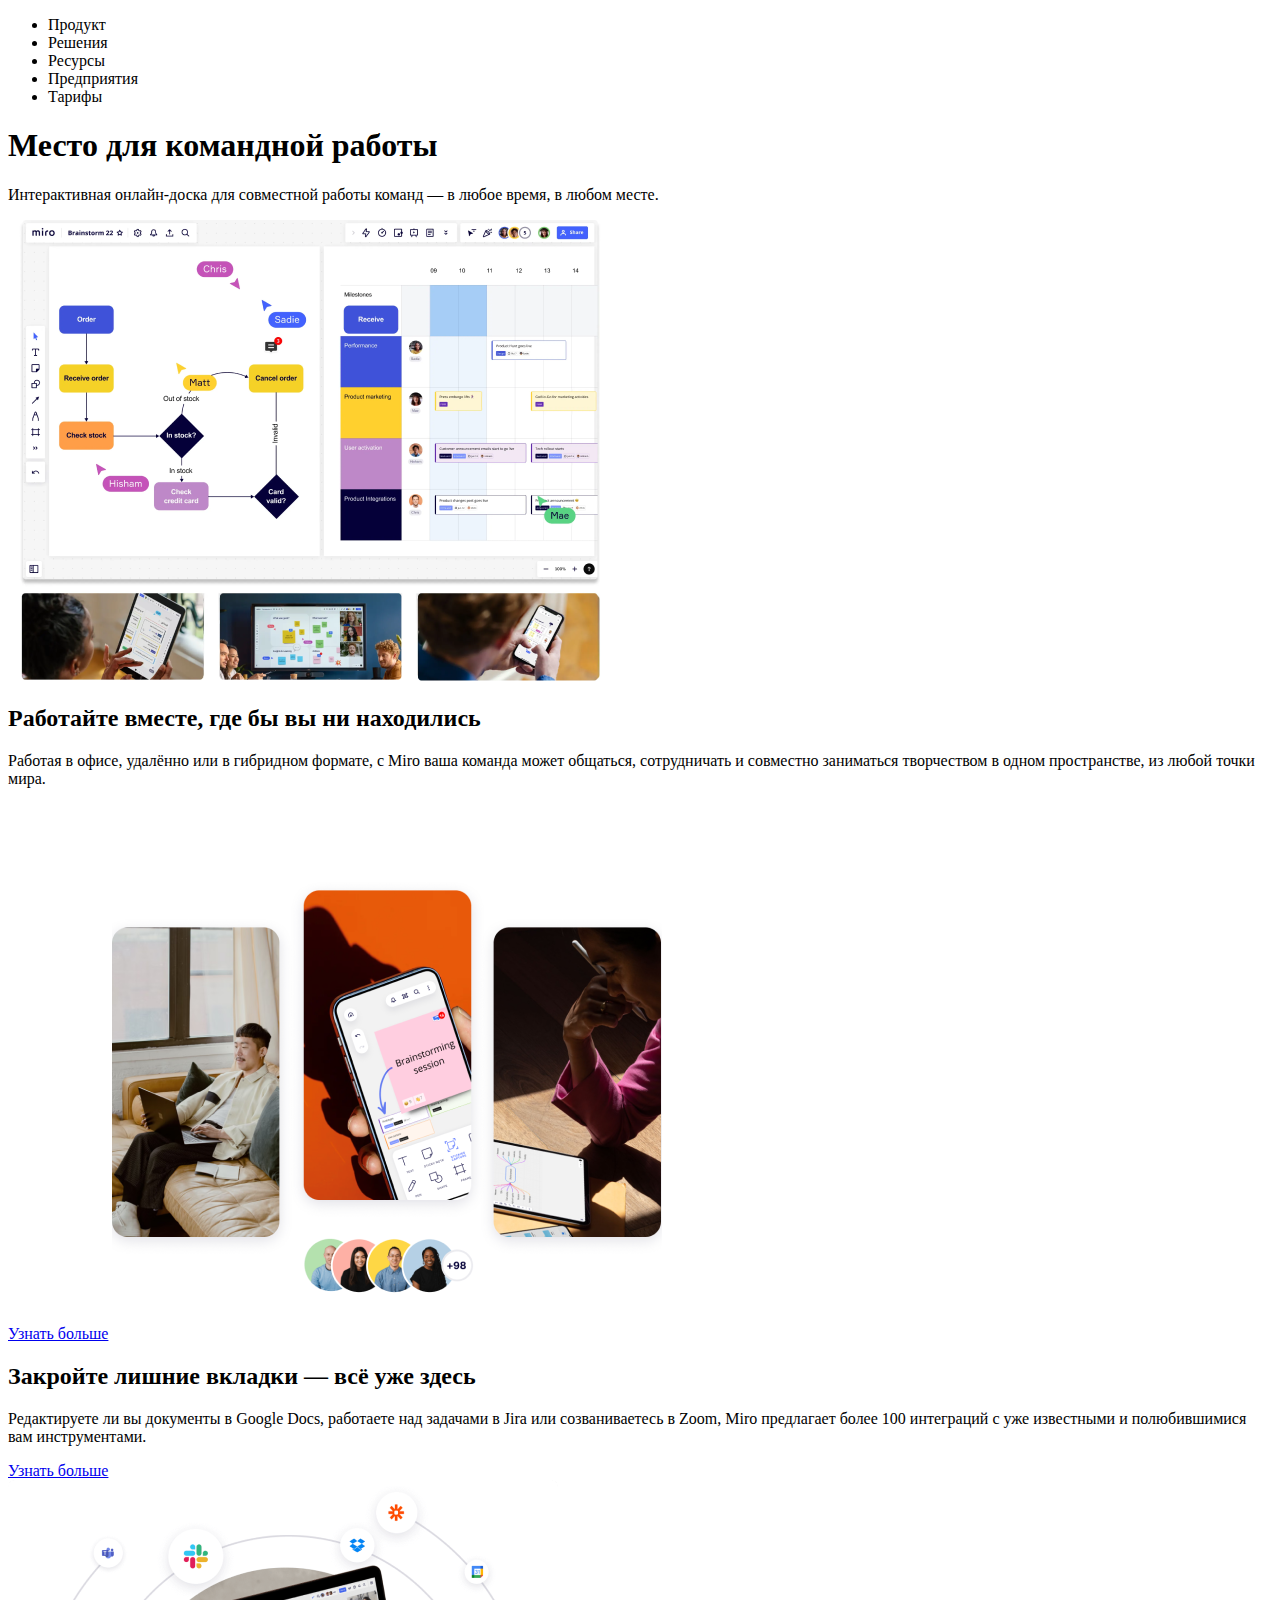
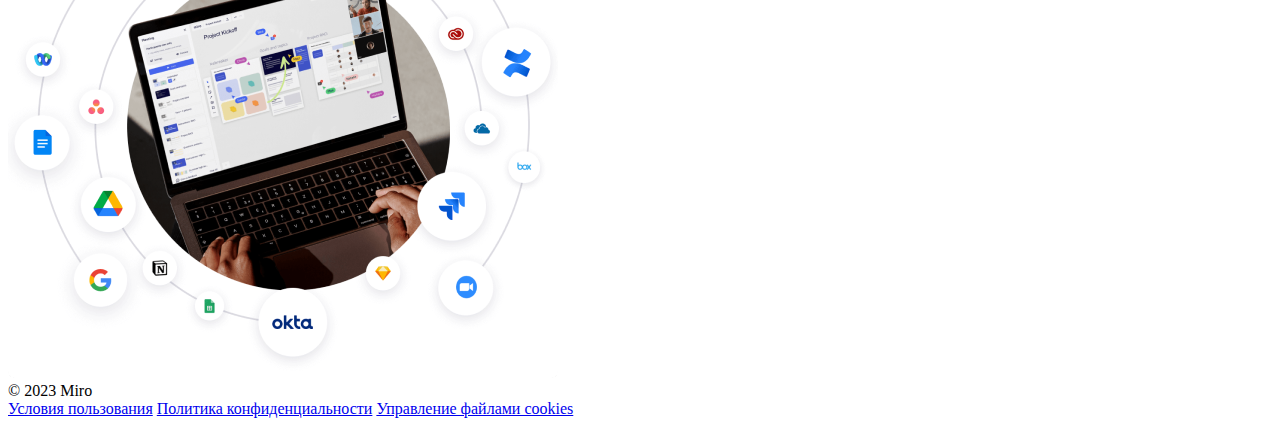
==== 1-Miro/index.html @ e4a78ac3 "text" ====
<!DOCTYPE html>
<html lang="en">
  <head>
    <meta charset="UTF-8" />
    <meta http-equiv="X-UA-Compatible" content="IE=edge" />
    <meta name="viewport" content="width=device-width, initial-scale=1.0" />
    <link rel="stylesheet" href="./styles/styles.css" />
    <link rel="preconnect" href="https://fonts.googleapis.com" />
    <link rel="preconnect" href="https://fonts.gstatic.com" crossorigin />
    <link
      href="https://fonts.googleapis.com/css2?family=Roboto&display=swap"
      rel="stylesheet"
    />
    <title>Miro</title>
  </head>
  <body>
    <header>
      <nav>
        <ul>
          <li>Продукт</li>
          <li>Решения</li>
          <li>Ресурсы</li>
          <li>Предприятия</li>
          <li>Тарифы</li>
        </ul>
      </nav>
    </header>
    <main>
      <section id="hero">
          <h1>
            Место для командной работы
          </h1>
          <p>
            Интерактивная онлайн-доска для совместной работы команд — в любое
            время, в любом месте.
          </p>
          <form action="/register" method="get">
          <img
            src="./images/hero.png"
            alt="Изображение экрана работы Miro"
            id="heroImage"
          />
      </section>
      <section>
          <h2>Работайте вместе, где бы вы ни находились</h2>
          <p>
            Работая в офисе, удалённо или в гибридном формате, с Miro ваша
            команда может общаться, сотрудничать и совместно заниматься
            творчеством в одном пространстве, из любой точки мира.
          </p>
          <a href="#">Узнать больше</a>
        <img src="./images/1.png" alt="Работа в Miro с мобильных устройств" />
      </section>
      <section>
          <h2>Закройте лишние вкладки — всё уже здесь</h2>
          <p>
            Редактируете ли вы документы в Google Docs, работаете над задачами в
            Jira или созваниваетесь в Zoom, Miro предлагает более 100 интеграций
            с уже известными и полюбившимися вам инструментами.
          </p>
          <a href="#">Узнать больше</a>
          <div>
          <img src="./images/2.png" alt="Сервисы вокруг Miro" />
        </div>
      </section>
    </main>
    <footer>
      <div>
        <div>&#169; 2023 Miro</div>
        <a href="#">Условия пользования</a>
        <a href="#">Политика конфиденциальности</a>
        <a href="#">Управление файлами cookies</a>
      </div>
    </footer>
  </body>
</html>
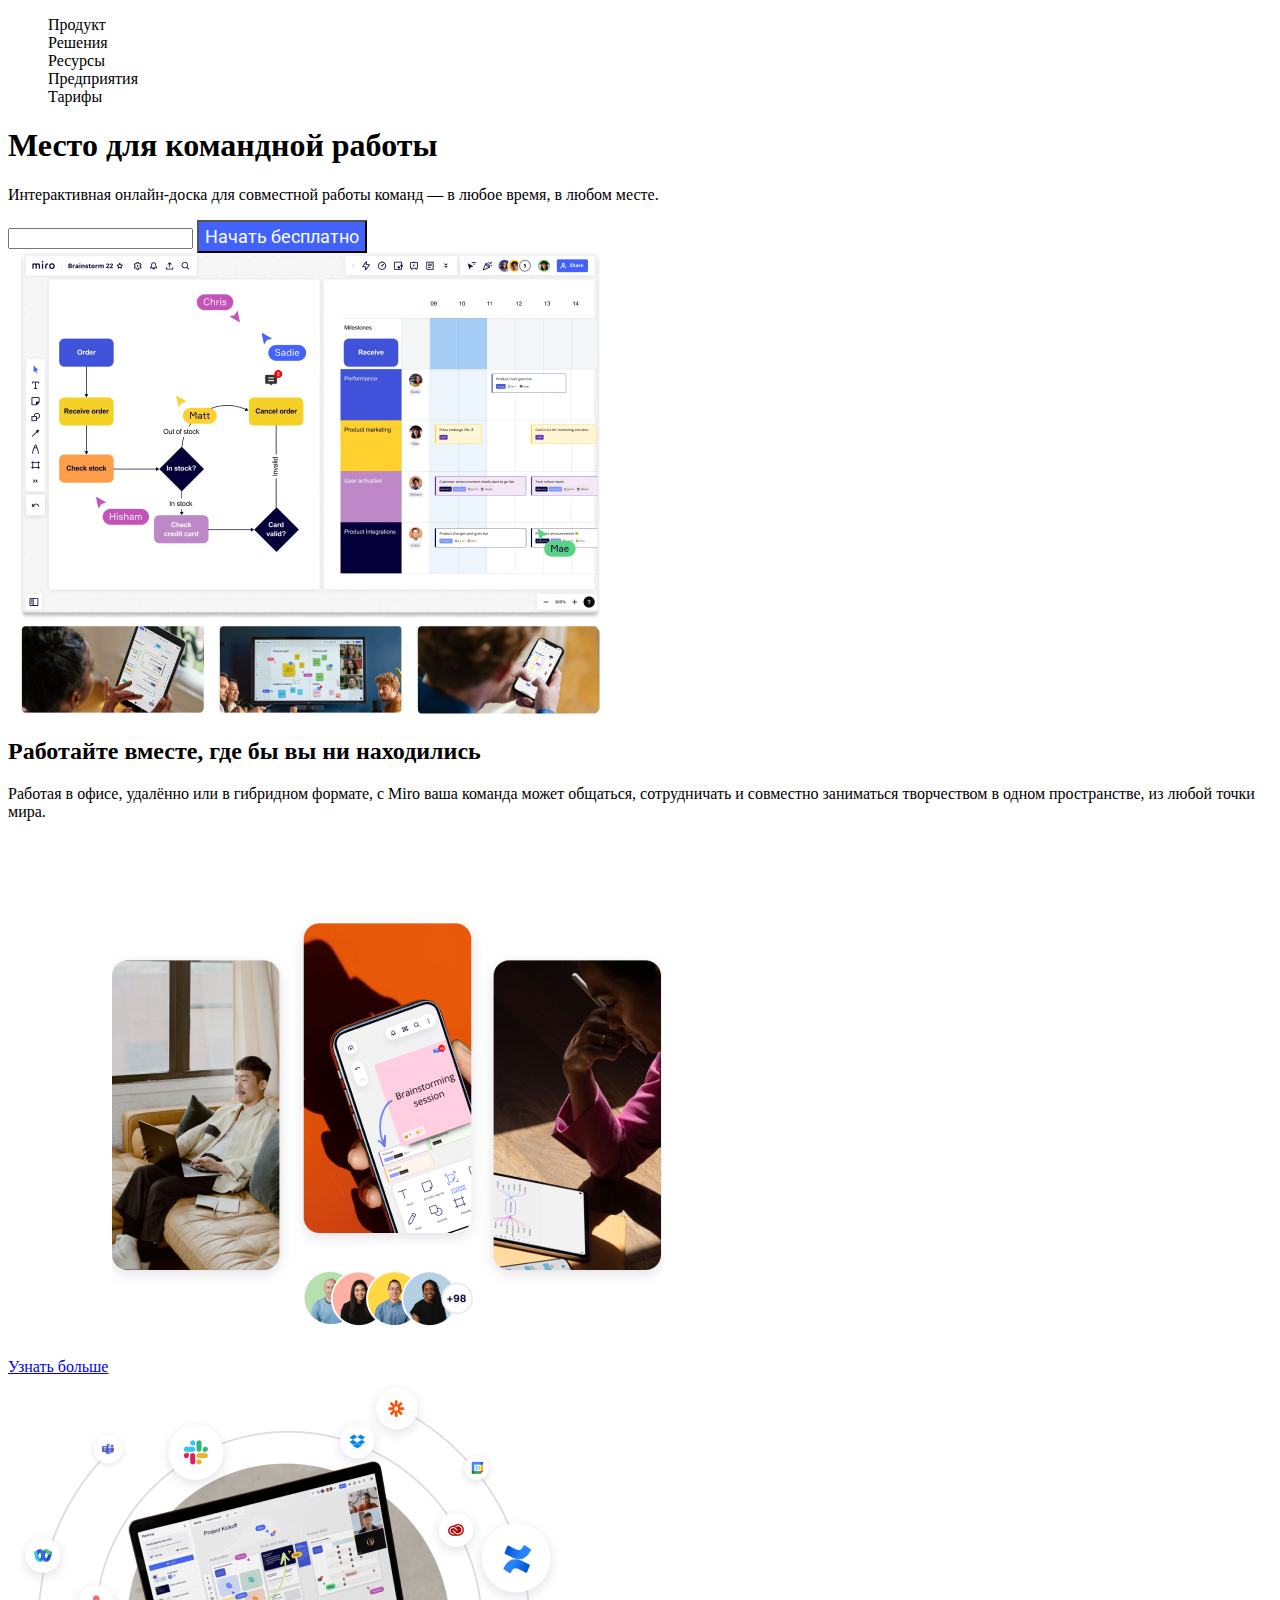
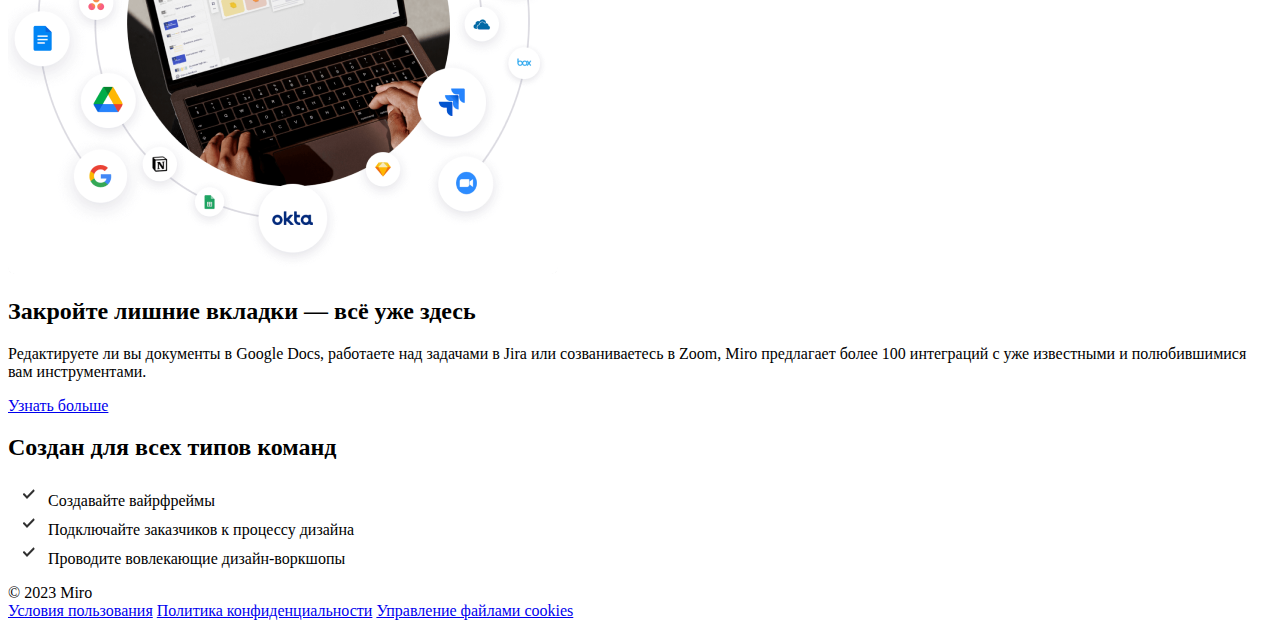
==== commit 269c9a3c: "text" ====
--- a/1-Miro/index.html
+++ b/1-Miro/index.html
@@ -35,11 +35,10 @@
             время, в любом месте.
           </p>
           <form action="/register" method="get">
-          <img
-            src="./images/hero.png"
-            alt="Изображение экрана работы Miro"
-            id="heroImage"
-          />
+            <input type="email" name="email" id="email">
+            <button id="heroButton">Начать бесплатно</button>
+          </form>
+          <img src="./images/hero.png" alt="Изображение экрана работы Miro"/>
       </section>
       <section>
           <h2>Работайте вместе, где бы вы ни находились</h2>
@@ -52,6 +51,7 @@
         <img src="./images/1.png" alt="Работа в Miro с мобильных устройств" />
       </section>
       <section>
+        <img src="./images/2.png" alt="Сервисы вокруг Miro" />
           <h2>Закройте лишние вкладки — всё уже здесь</h2>
           <p>
             Редактируете ли вы документы в Google Docs, работаете над задачами в
@@ -59,14 +59,19 @@
             с уже известными и полюбившимися вам инструментами.
           </p>
           <a href="#">Узнать больше</a>
-          <div>
-          <img src="./images/2.png" alt="Сервисы вокруг Miro" />
-        </div>
-      </section>
+        </section>
+        <section>
+          <h2>Создан для всех типов команд</h2>
+          <ul class="sectionlist">
+            <li>Создавайте вайрфреймы</li>
+            <li>Подключайте заказчиков к процессу дизайна</li>
+            <li>Проводите вовлекающие дизайн-воркшопы</li>
+          </ul>
+        </section>
     </main>
     <footer>
+      <div>&#169; 2023 Miro</div>
       <div>
-        <div>&#169; 2023 Miro</div>
         <a href="#">Условия пользования</a>
         <a href="#">Политика конфиденциальности</a>
         <a href="#">Управление файлами cookies</a>
--- a/1-Miro/styles/styles.css
+++ b/1-Miro/styles/styles.css
@@ -0,0 +1,19 @@
+#heroButton {
+  background-color: #4262FF;
+  color: #FFFFFF;
+  font-family: Roboto;
+  font-weight: 400;
+  font-size: 18px;
+  line-height: 27px;
+  letter-spacing: 0%;
+  text-align: center;
+}
+
+nav ul {
+  list-style: none ;
+}
+
+.sectionlist {
+  list-style-type: none;
+  list-style-image: url(/1-Miro/images/check.svg);
+}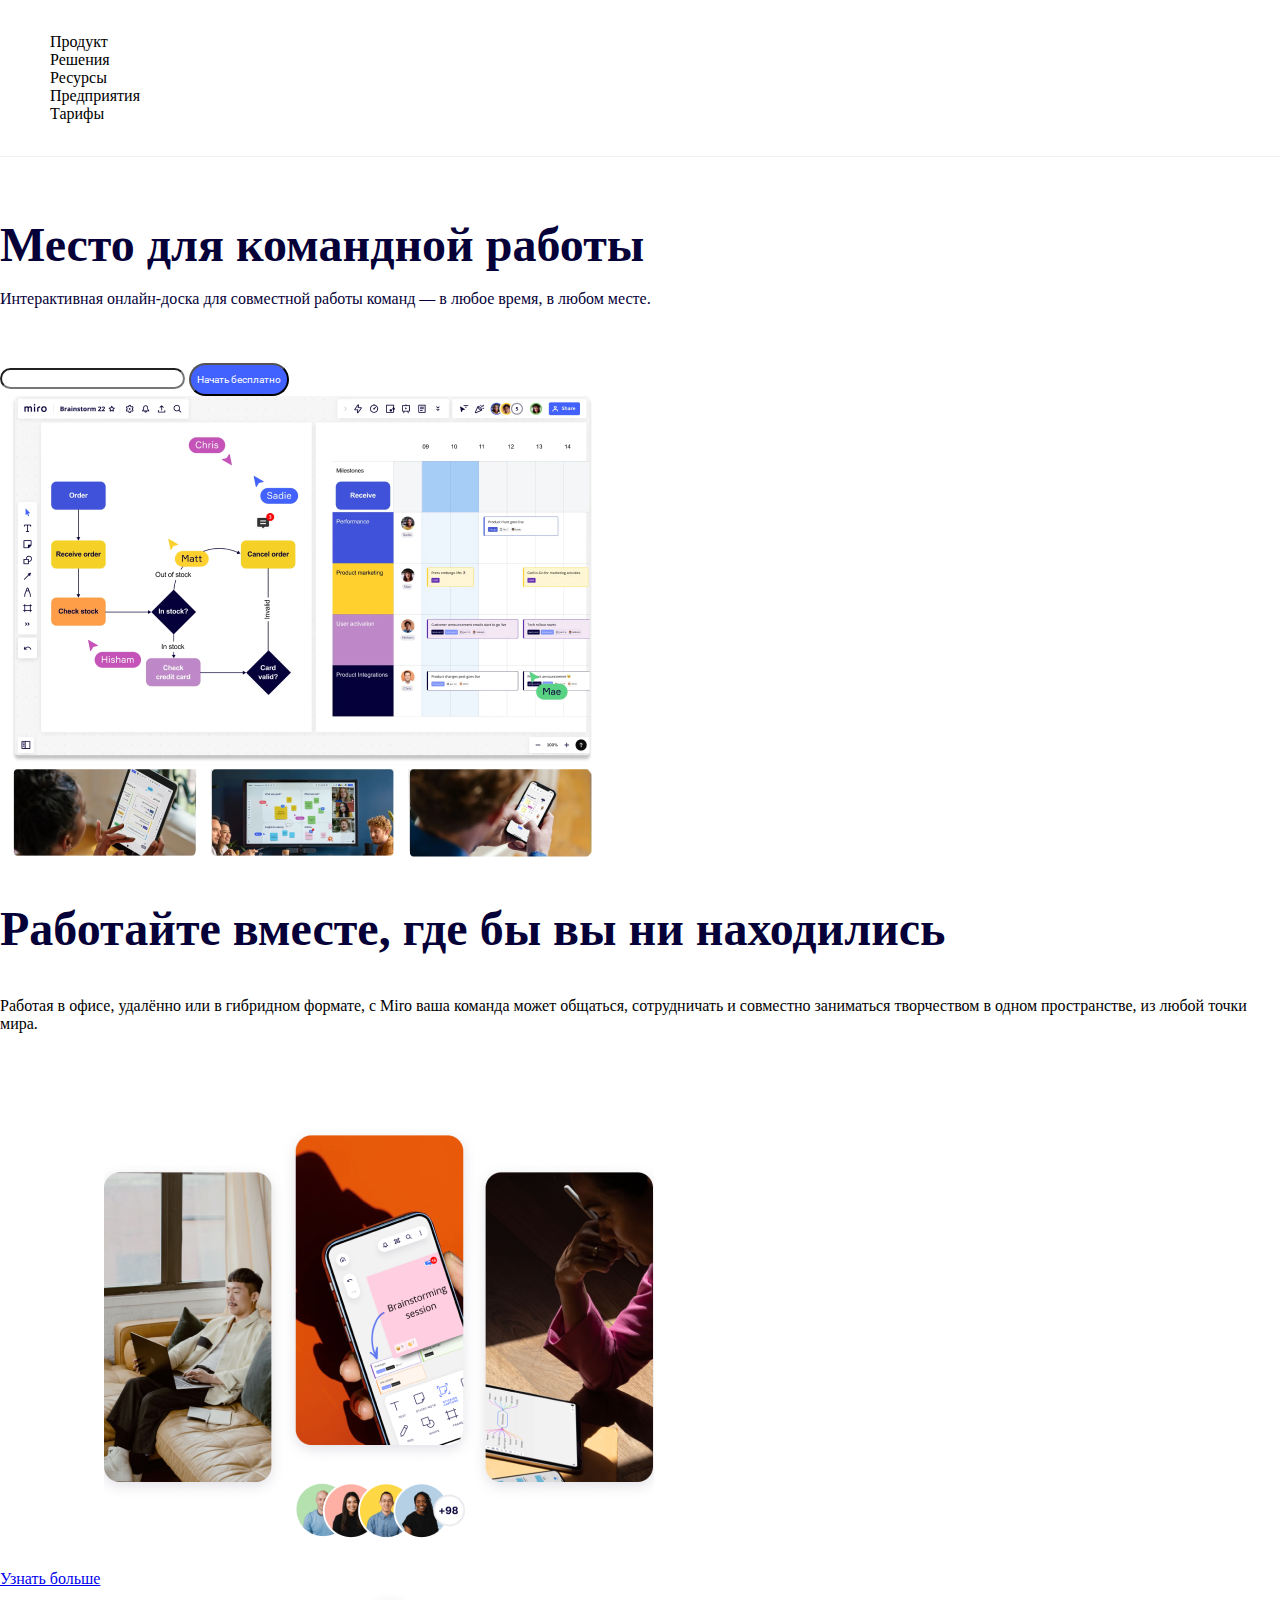
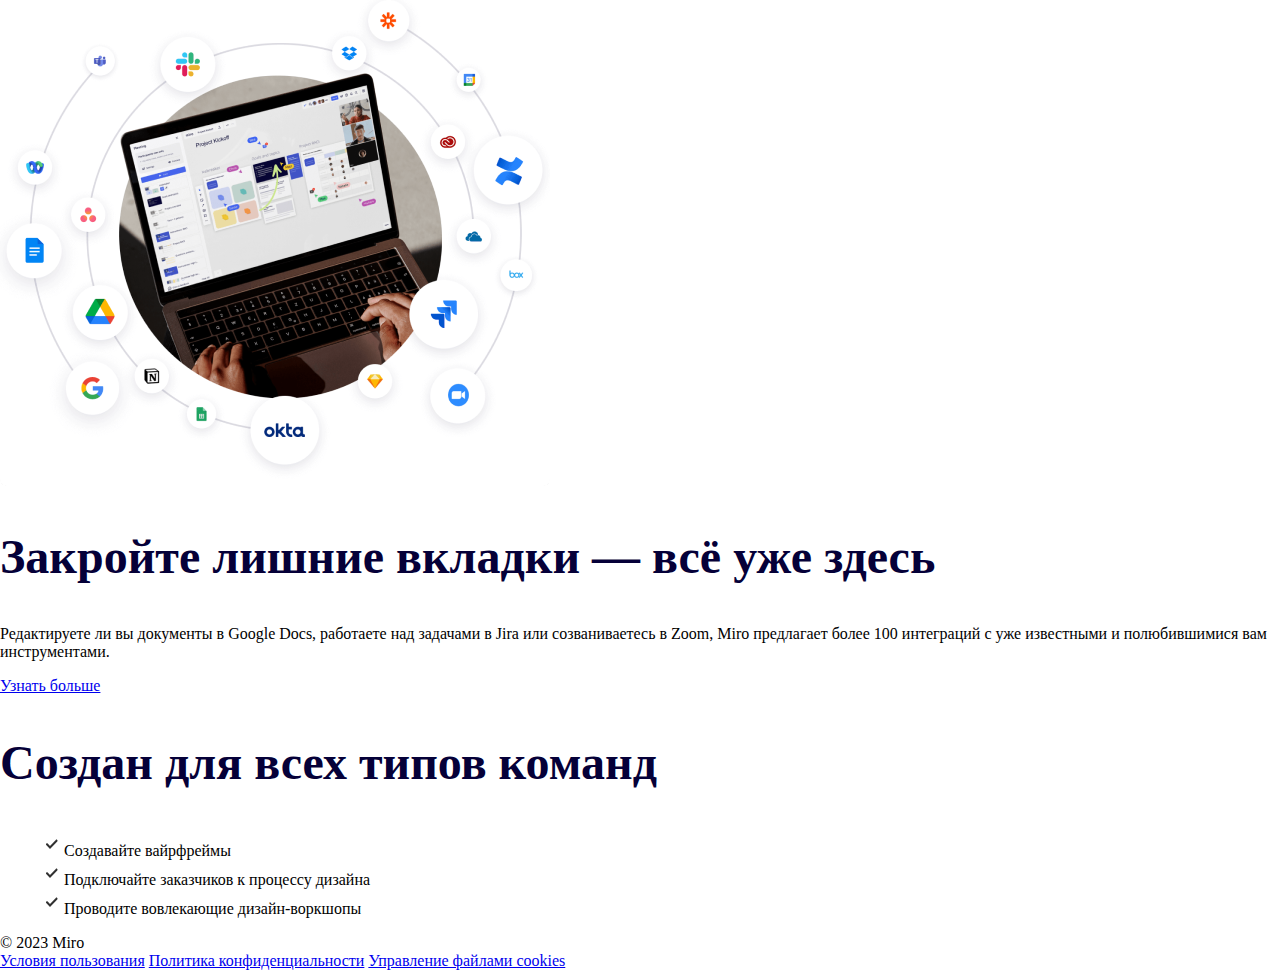
==== commit a1157949: "git add ." ====
--- a/1-Miro/index.html
+++ b/1-Miro/index.html
@@ -27,14 +27,14 @@
     </header>
     <main>
       <section id="hero">
-          <h1>
+          <h1 class="par1">
             Место для командной работы
           </h1>
-          <p>
+          <p class="herotext">
             Интерактивная онлайн-доска для совместной работы команд — в любое
             время, в любом месте.
           </p>
-          <form action="/register" method="get">
+          <form action="/register" method="get" class="heroform">
             <input type="email" name="email" id="email">
             <button id="heroButton">Начать бесплатно</button>
           </form>
@@ -67,6 +67,9 @@
             <li>Подключайте заказчиков к процессу дизайна</li>
             <li>Проводите вовлекающие дизайн-воркшопы</li>
           </ul>
+          <!-- <div class="experiment border1">
+              <span>Lorem, ipsum dolor sit amet consectetur adipisicing elit. Neque debitis minus maxime qui praesentium sapiente cumque libero mollitia distinctio optio. Laudantium error provident nam eveniet nemo deleniti amet repellat blanditiis.</span>
+          </div> -->
         </section>
     </main>
     <footer>
--- a/1-Miro/styles/styles.css
+++ b/1-Miro/styles/styles.css
@@ -1,19 +1,98 @@
+body {
+  margin: 0;
+}
+
 #heroButton {
   background-color: #4262FF;
   color: #FFFFFF;
   font-family: Roboto;
-  font-weight: 400;
-  font-size: 18px;
+  font-weight: 440px;
+  font-size: 10px;
   line-height: 27px;
   letter-spacing: 0%;
   text-align: center;
+  border-radius: 32px;
+}
+
+nav {
+  padding: 33px 50px;
+  border-bottom: 1px solid #f0f0f0;
+  margin-bottom: 60px;
 }
 
 nav ul {
   list-style: none ;
+  padding: 0;
+  margin: 0;
+}
+
+h1 {
+  margin: 0 0 17px 0;
+}
+
+h1, h2 {
+  font-weight: 400px;
+  font-size: 48px;
+  line-height: 56px;
+  color: #050038;
 }
 
 .sectionlist {
-  list-style-type: none;
-  list-style-image: url(/1-Miro/images/check.svg);
+  list-style: none;
+  /* list-style: url(/1-Miro/images/check.svg); */
+}
+
+.sectionlist li::before {
+  content: url(/1-Miro/images/check.svg);
+}
+
+.experiment {
+  background: #4262FF;
+  width: 400px;
+  height: 400px;
+  color: white;
+  padding: 55px 0px 0px 100px;
+  margin: 10px auto;
+  /* background: red; */
+}
+
+.head {
+  width: 1200;
+  height: 91;
+}
+
+header a {
+  font-weight: 400px;
+  font-size: 16px;
+  line-height: 24px;
+  color: #050038;
+  text-decoration: none;
+}
+
+/* .par1 {
+  width: 285;
+  height: 168;
+  top: 60px;
+  left: 40px;
+  
+} */
+
+.herotext {
+  margin: 0 0 55px 0;
+  color: #050038;
+}
+
+.heroform + p {
+  font-weight: 400px;
+  font-size: 14px;
+  line-height: 20px;
+  color:#050038;
+}
+
+.heroform input:focus {
+  background-color: aliceblue;
+}
+
+.heroform input {
+  border-radius: 32px;
 }